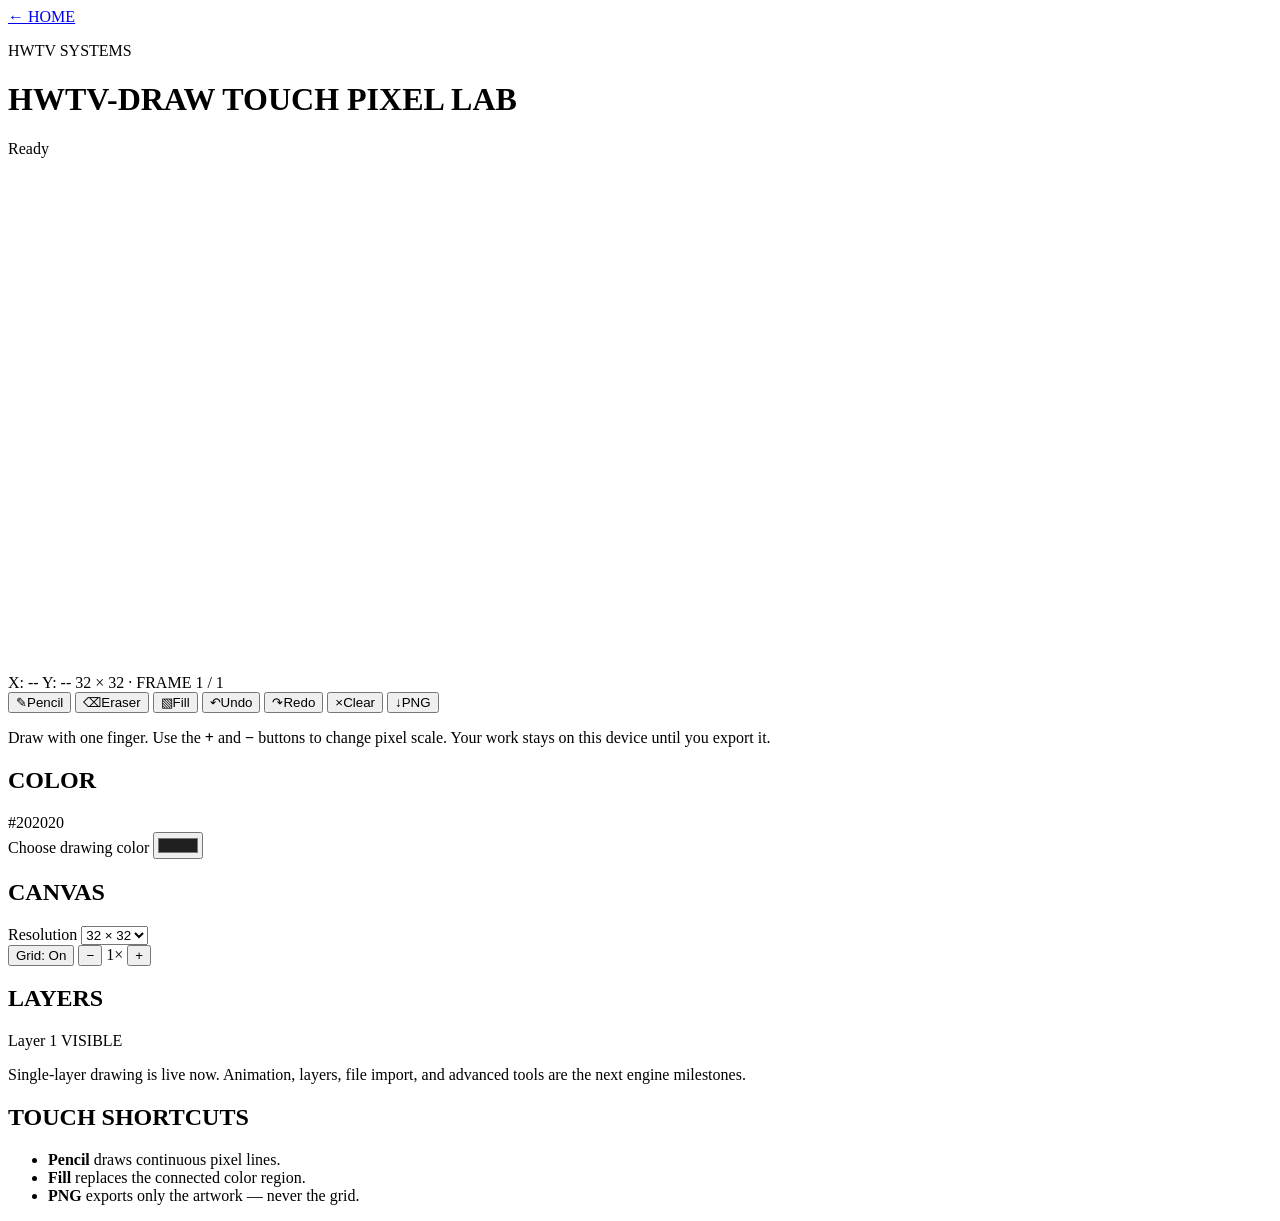
==== hwtv-draw/index.html @ cf27915d "feat(hwtv-draw): add touch pixel editor foundation" ====
<!doctype html>
<html lang="en">
<head>
  <meta charset="utf-8">
  <meta name="viewport" content="width=device-width, initial-scale=1, viewport-fit=cover">
  <meta name="theme-color" content="#17191f">
  <meta name="description" content="HWTV-DRAW is a touch-first pixel-art workspace that runs entirely in your browser.">
  <title>HWTV-DRAW — Touch Pixel Lab</title>
  <link rel="manifest" href="manifest.webmanifest">
  <link rel="stylesheet" href="styles.css">
</head>
<body>
  <header class="app-header">
    <a class="home-link" href="../" aria-label="Return to Claire Moon home page">← HOME</a>
    <div>
      <p class="eyebrow">HWTV SYSTEMS</p>
      <h1>HWTV-DRAW <span>TOUCH PIXEL LAB</span></h1>
    </div>
    <output id="status" class="status" aria-live="polite">Ready</output>
  </header>

  <main class="app-shell">
    <section class="workbench" aria-label="Pixel drawing workspace">
      <div id="canvas-stage" class="canvas-stage">
        <canvas id="draw-canvas" width="512" height="512" aria-label="Pixel canvas"></canvas>
      </div>

      <div class="canvas-meta">
        <span id="coordinate-readout">X: --  Y: --</span>
        <span id="document-readout">32 × 32 · FRAME 1 / 1</span>
      </div>

      <div class="tool-strip" role="toolbar" aria-label="Drawing tools">
        <button class="tool-button is-active" type="button" data-tool="pencil" aria-pressed="true">
          <span class="tool-glyph">✎</span><span>Pencil</span>
        </button>
        <button class="tool-button" type="button" data-tool="eraser" aria-pressed="false">
          <span class="tool-glyph">⌫</span><span>Eraser</span>
        </button>
        <button class="tool-button" type="button" data-tool="fill" aria-pressed="false">
          <span class="tool-glyph">▧</span><span>Fill</span>
        </button>
        <span class="tool-divider" aria-hidden="true"></span>
        <button class="tool-button" type="button" data-action="undo" aria-label="Undo last change">
          <span class="tool-glyph">↶</span><span>Undo</span>
        </button>
        <button class="tool-button" type="button" data-action="redo" aria-label="Redo last change">
          <span class="tool-glyph">↷</span><span>Redo</span>
        </button>
        <button class="tool-button" type="button" data-action="clear">
          <span class="tool-glyph">×</span><span>Clear</span>
        </button>
        <button class="tool-button export" type="button" data-action="export">
          <span class="tool-glyph">↓</span><span>PNG</span>
        </button>
      </div>

      <p class="gesture-note">Draw with one finger. Use the <strong>+</strong> and <strong>−</strong> buttons to change pixel scale. Your work stays on this device until you export it.</p>
    </section>

    <aside class="side-panel" aria-label="Drawing controls">
      <section class="panel-section">
        <div class="section-title-row">
          <h2>COLOR</h2>
          <output id="color-readout">#202020</output>
        </div>
        <div class="color-row">
          <label class="color-picker-label" for="color-picker">Choose drawing color</label>
          <input id="color-picker" type="color" value="#202020">
          <div id="color-preview" class="color-preview" aria-hidden="true"></div>
        </div>
        <div id="palette" class="palette" role="group" aria-label="Preset colors"></div>
      </section>

      <section class="panel-section">
        <h2>CANVAS</h2>
        <label class="field-label" for="canvas-size">Resolution</label>
        <select id="canvas-size">
          <option value="16">16 × 16</option>
          <option value="32" selected>32 × 32</option>
          <option value="48">48 × 48</option>
          <option value="64">64 × 64</option>
        </select>
        <div class="control-grid">
          <button type="button" class="wide-control" id="grid-toggle" aria-pressed="true">Grid: On</button>
          <button type="button" class="square-control" id="zoom-out" aria-label="Zoom out">−</button>
          <output id="zoom-readout" class="zoom-readout">1×</output>
          <button type="button" class="square-control" id="zoom-in" aria-label="Zoom in">+</button>
        </div>
      </section>

      <section class="panel-section">
        <h2>LAYERS</h2>
        <div class="layer-row is-selected">
          <span class="checker-mini" aria-hidden="true"></span>
          <span>Layer 1</span>
          <span class="layer-state">VISIBLE</span>
        </div>
        <p class="phase-note">Single-layer drawing is live now. Animation, layers, file import, and advanced tools are the next engine milestones.</p>
      </section>

      <section class="panel-section tips">
        <h2>TOUCH SHORTCUTS</h2>
        <ul>
          <li><strong>Pencil</strong> draws continuous pixel lines.</li>
          <li><strong>Fill</strong> replaces the connected color region.</li>
          <li><strong>PNG</strong> exports only the artwork — never the grid.</li>
        </ul>
      </section>
    </aside>
  </main>

  <noscript>HWTV-DRAW needs JavaScript enabled to draw and export pixel art.</noscript>
  <script src="app.js"></script>
</body>
</html>
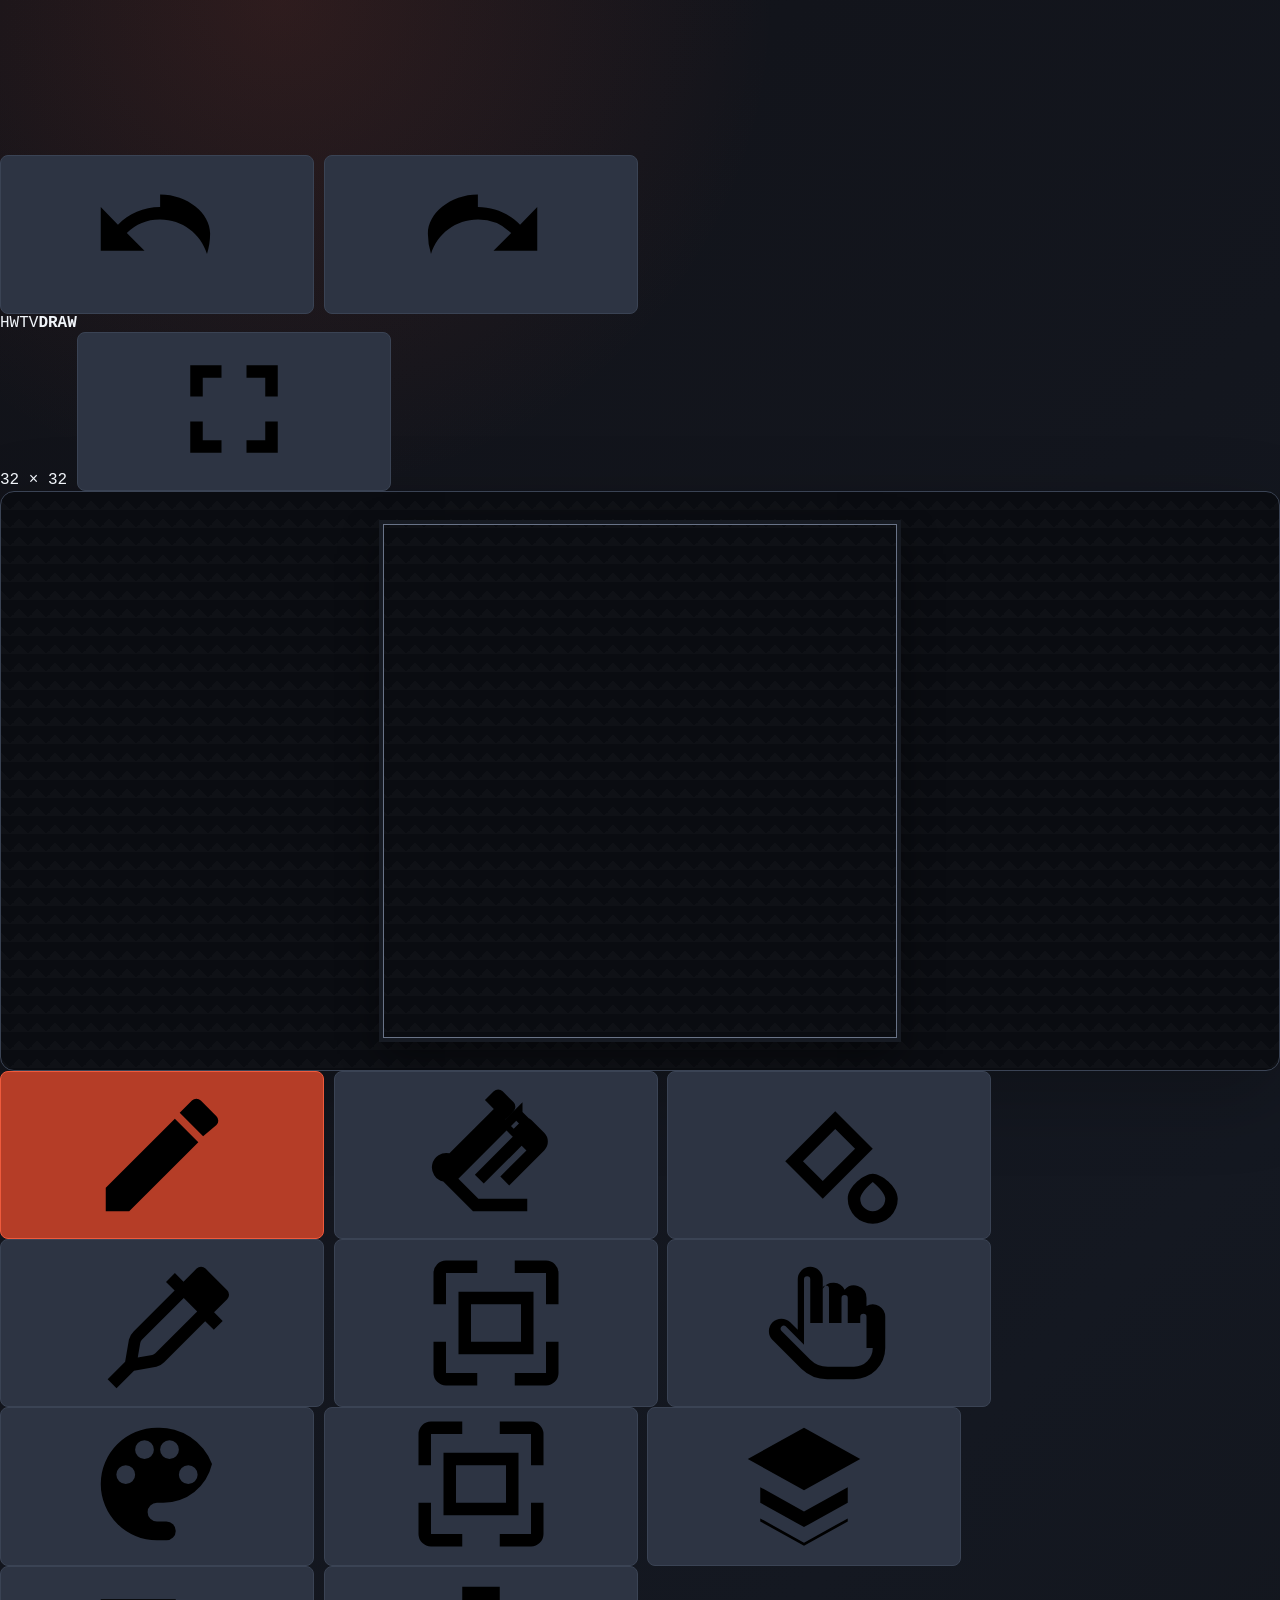
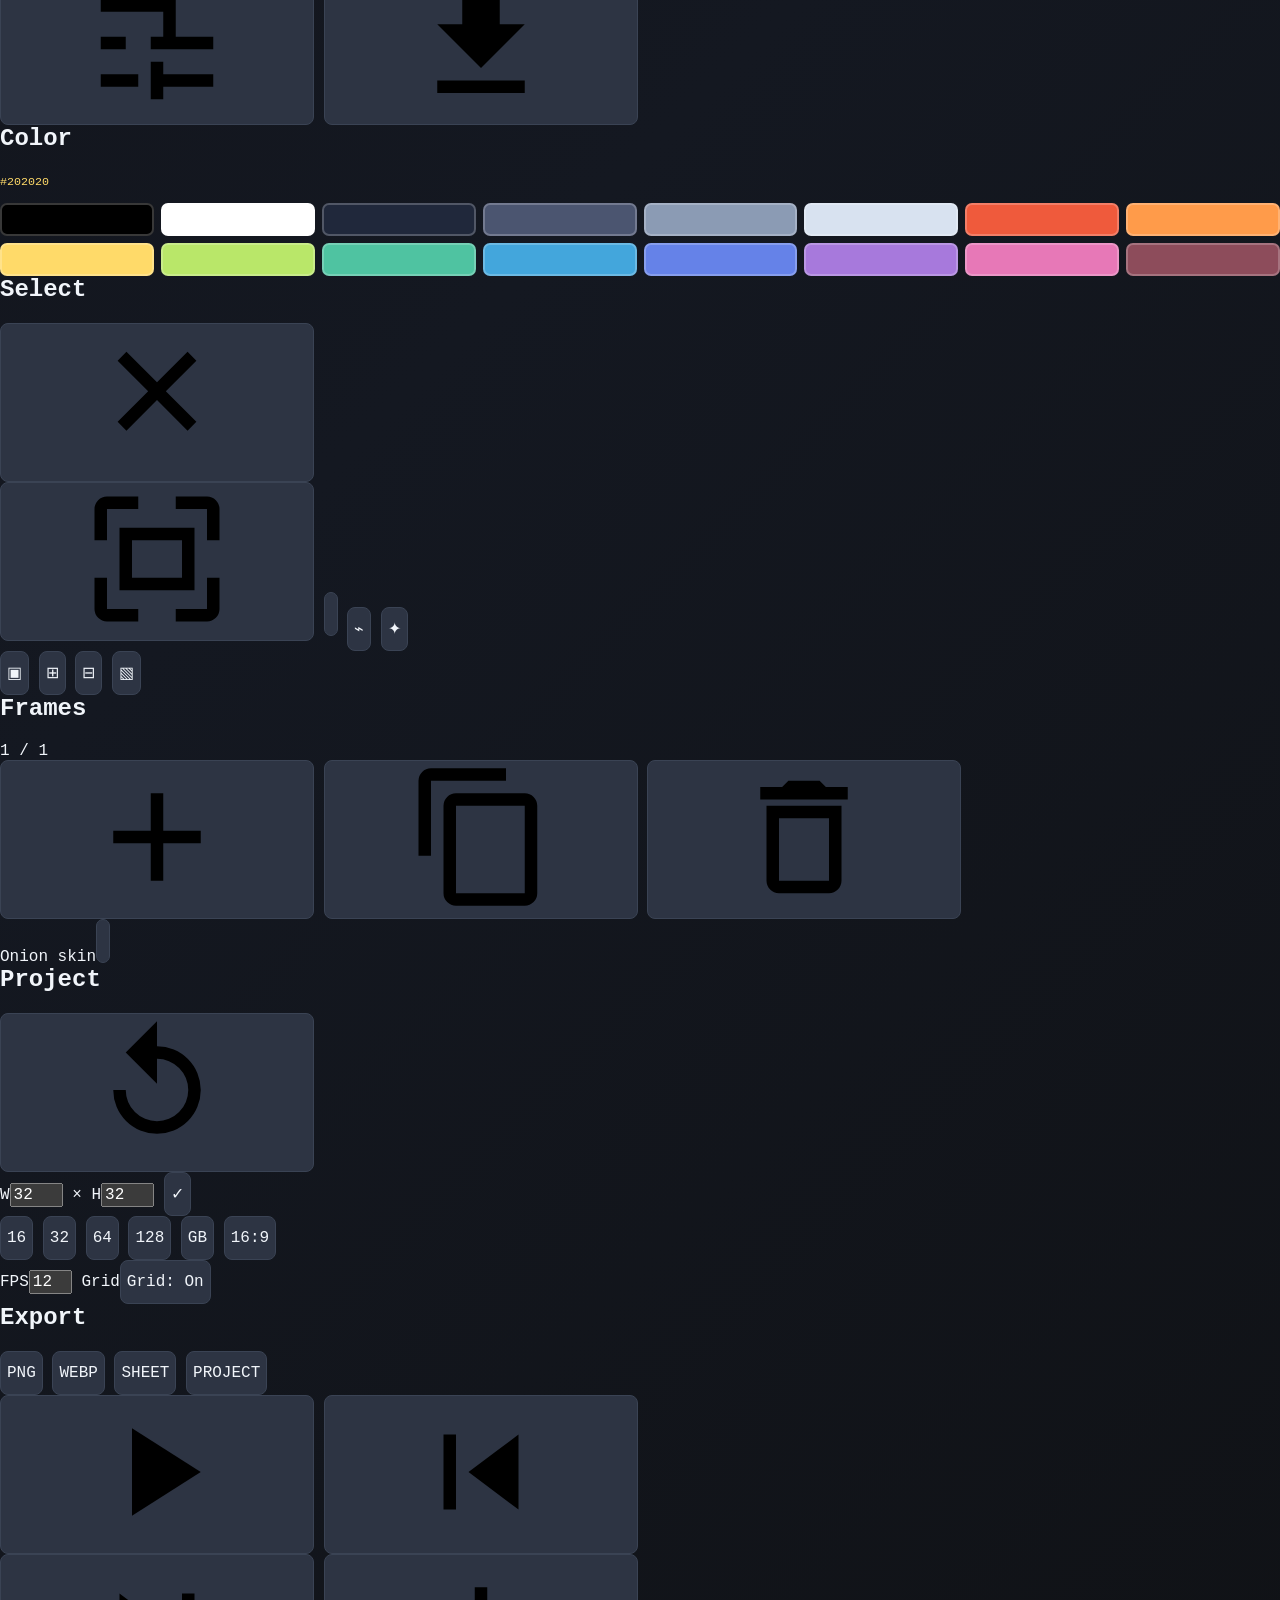
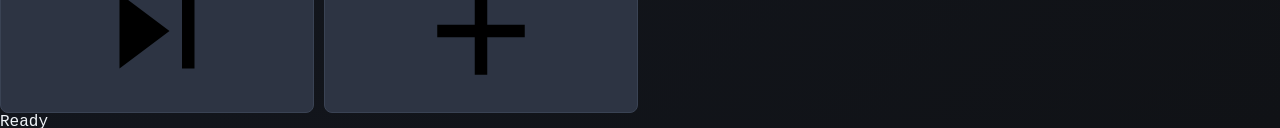
==== commit 8e7cc6d8: "feat(hwtv-draw): ship Android-first v0.0.2 editor" ====
--- a/hwtv-draw/index.html
+++ b/hwtv-draw/index.html
@@ -2,115 +2,158 @@
 <html lang="en">
 <head>
   <meta charset="utf-8">
-  <meta name="viewport" content="width=device-width, initial-scale=1, viewport-fit=cover">
-  <meta name="theme-color" content="#17191f">
-  <meta name="description" content="HWTV-DRAW is a touch-first pixel-art workspace that runs entirely in your browser.">
-  <title>HWTV-DRAW — Touch Pixel Lab</title>
+  <meta name="viewport" content="width=device-width, initial-scale=1, viewport-fit=cover, user-scalable=no">
+  <meta name="theme-color" content="#121318">
+  <meta name="description" content="HWTV-DRAW is an Android-first pixel animation workspace.">
+  <title>HWTV-DRAW</title>
   <link rel="manifest" href="manifest.webmanifest">
   <link rel="stylesheet" href="styles.css">
 </head>
 <body>
-  <header class="app-header">
-    <a class="home-link" href="../" aria-label="Return to Claire Moon home page">← HOME</a>
-    <div>
-      <p class="eyebrow">HWTV SYSTEMS</p>
-      <h1>HWTV-DRAW <span>TOUCH PIXEL LAB</span></h1>
+  <svg class="icon-sprite" aria-hidden="true">
+    <symbol id="i-pencil" viewBox="0 0 24 24"><path d="M3 17.25V21h3.75L17.81 9.94l-3.75-3.75L3 17.25Zm17.71-10.04a1 1 0 0 0 0-1.42l-2.5-2.5a1 1 0 0 0-1.42 0l-1.96 1.96 3.75 3.75 2.13-1.79Z"/></symbol>
+    <symbol id="i-eraser" viewBox="0 0 24 24"><path d="m16.24 3.56-12.68 12.68L8.32 21H17v-2H9.15l-3.46-3.46L13.41 7.8l3.46 3.46-4.18 4.18 1.42 1.42 5.6-5.6a2 2 0 0 0 0-2.83l-2.05-2.05a1 1 0 0 0-1.42 0l-1.41 1.41-1.42-1.42 1.41-1.41a1 1 0 0 0 0-1.4l-1.76-1.76a1 1 0 0 0-1.42 0l-1.41 1.41 1.42 1.42-7.1 7.1A2 2 0 0 0 3.56 16.24l4.2 4.2a2 2 0 0 0 1.42.56h7.65v-2H9.18l-3.2-3.2 9.26-9.26 1 1-7.62 7.62 1.42 1.42 8.12-8.12a1 1 0 0 0 0-1.42l-1.92-1.92Z"/></symbol>
+    <symbol id="i-fill" viewBox="0 0 24 24"><path d="m19 11-6-6-8 8 6 6 8-8Zm-8 5.17L7.83 13 13 7.83 16.17 11 11 16.17ZM19 15c-1.33 0-4 2-4 4a4 4 0 0 0 8 0c0-2-2.67-4-4-4Zm0 6a2 2 0 0 1-2-2c0-.63.88-1.76 2-2.69 1.12.93 2 2.06 2 2.69a2 2 0 0 1-2 2Z"/></symbol>
+    <symbol id="i-picker" viewBox="0 0 24 24"><path d="m20.71 5.04-1.75-1.75a1 1 0 0 0-1.42 0l-2.1 2.1-1.38-1.38-1.42 1.42 1.38 1.38-6.56 6.56a3 3 0 0 0-.75 1.25L6.1 18.2l-2.8 2.8 1.42 1.42 2.8-2.8 3.58-.61a3 3 0 0 0 1.25-.75l6.56-6.56 1.38 1.38 1.42-1.42-1.38-1.38 2.1-2.1a1 1 0 0 0 0-1.42Zm-9.78 11.8c-.13.13-.3.23-.49.26l-2.32.4.4-2.32c.03-.19.13-.36.26-.49l6.7-6.7 2.15 2.15-6.7 6.7Z"/></symbol>
+    <symbol id="i-select" viewBox="0 0 24 24"><path d="M4 4h5V2H4a2 2 0 0 0-2 2v5h2V4Zm11-2v2h5v5h2V4a2 2 0 0 0-2-2h-5Zm5 13v5h-5v2h5a2 2 0 0 0 2-2v-5h-2ZM4 15H2v5a2 2 0 0 0 2 2h5v-2H4v-5Zm2-8h12v10H6V7Zm2 2v6h8V9H8Z"/></symbol>
+    <symbol id="i-hand" viewBox="0 0 24 24"><path d="M18 11V8a2 2 0 0 0-3.5-1.32A2 2 0 0 0 11 6.5V5a2 2 0 0 0-4 0v8.09l-1.2-1.2a2 2 0 0 0-2.83 2.83l4.6 4.6A6 6 0 0 0 11.8 21H16a5 5 0 0 0 5-5v-5a2 2 0 0 0-3-1.73ZM19 16a3 3 0 0 1-3 3h-4.2a4 4 0 0 1-2.83-1.17l-4.6-4.6a.5.5 0 0 1 .7-.7L8 15.46V5a.5.5 0 0 1 1 0v7h2V6.5a.5.5 0 0 1 1 0V12h2V8a.5.5 0 0 1 1 0v4h2v-1a.5.5 0 0 1 1 0v5Z"/></symbol>
+    <symbol id="i-palette" viewBox="0 0 24 24"><path d="M12 3a9 9 0 0 0 0 18h1.5a1.5 1.5 0 0 0 0-3H12a1.5 1.5 0 0 1 0-3h1a8 8 0 0 0 7.8-6.2A9 9 0 0 0 12 3Zm-5 9a1.5 1.5 0 1 1 0-3 1.5 1.5 0 0 1 0 3Zm3-4a1.5 1.5 0 1 1 0-3 1.5 1.5 0 0 1 0 3Zm4 0a1.5 1.5 0 1 1 0-3 1.5 1.5 0 0 1 0 3Zm3 4a1.5 1.5 0 1 1 0-3 1.5 1.5 0 0 1 0 3Z"/></symbol>
+    <symbol id="i-layers" viewBox="0 0 24 24"><path d="m12 3 9 5-9 5-9-5 9-5Zm-7 9.5 7 3.89 7-3.89V15l-7 3.89L5 15v-2.5Zm0 5 7 3.89 7-3.89V18l-7 3.89L5 18v-.5Z"/></symbol>
+    <symbol id="i-tune" viewBox="0 0 24 24"><path d="M3 17v2h6v-2H3Zm0-12v2h10V5H3Zm10 16v-2h8v-2h-8v-2h-2v6h2Zm-6-8v-2H3v2h4Zm14-2h-8v2h8v-2Zm-6-4V5h-2v6h2Zm-4 4v2h2v-2h-2Z"/></symbol>
+    <symbol id="i-export" viewBox="0 0 24 24"><path d="M19 9h-4V3H9v6H5l7 7 7-7ZM5 18v2h14v-2H5Z"/></symbol>
+    <symbol id="i-undo" viewBox="0 0 24 24"><path d="M12.5 8c-2.65 0-5.03 1.08-6.75 2.82L3 8v7h7l-2.83-2.83A7.47 7.47 0 0 1 12.5 10c3.54 0 6.5 2.31 7.5 5.5.32-1.03.5-2.12.5-3.25C20.5 9.03 16.92 6 12.5 6v2Z"/></symbol>
+    <symbol id="i-redo" viewBox="0 0 24 24"><path d="M11.5 8c2.65 0 5.03 1.08 6.75 2.82L21 8v7h-7l2.83-2.83A7.47 7.47 0 0 0 11.5 10C7.96 10 5 12.31 4 15.5a10.7 10.7 0 0 1-.5-3.25C3.5 9.03 7.08 6 11.5 6v2Z"/></symbol>
+    <symbol id="i-fullscreen" viewBox="0 0 24 24"><path d="M7 14H5v5h5v-2H7v-3Zm-2-4h2V7h3V5H5v5Zm12 7h-3v2h5v-5h-2v3Zm0-12h-3v2h3v3h2V5h-2Z"/></symbol>
+    <symbol id="i-plus" viewBox="0 0 24 24"><path d="M19 11h-6V5h-2v6H5v2h6v6h2v-6h6v-2Z"/></symbol>
+    <symbol id="i-copy" viewBox="0 0 24 24"><path d="M16 1H4a2 2 0 0 0-2 2v12h2V3h12V1Zm3 4H8a2 2 0 0 0-2 2v14a2 2 0 0 0 2 2h11a2 2 0 0 0 2-2V7a2 2 0 0 0-2-2Zm0 16H8V7h11v14Z"/></symbol>
+    <symbol id="i-delete" viewBox="0 0 24 24"><path d="M6 19c0 1.1.9 2 2 2h8c1.1 0 2-.9 2-2V7H6v12ZM8 9h8v10H8V9Zm7.5-5-1-1h-5l-1 1H5v2h14V4h-3.5Z"/></symbol>
+    <symbol id="i-play" viewBox="0 0 24 24"><path d="M8 5v14l11-7L8 5Z"/></symbol>
+    <symbol id="i-prev" viewBox="0 0 24 24"><path d="M6 6h2v12H6V6Zm12 0-8 6 8 6V6Z"/></symbol>
+    <symbol id="i-next" viewBox="0 0 24 24"><path d="M16 6h2v12h-2V6ZM6 6v12l8-6-8-6Z"/></symbol>
+    <symbol id="i-reset" viewBox="0 0 24 24"><path d="M12 5V1L7 6l5 5V7a5 5 0 1 1-5 5H5a7 7 0 1 0 7-7Z"/></symbol>
+    <symbol id="i-close" viewBox="0 0 24 24"><path d="m18.3 5.71-1.41-1.42L12 9.17 7.11 4.29 5.7 5.71 10.59 10.6 5.7 15.49l1.41 1.42L12 12.01l4.89 4.9 1.41-1.42-4.89-4.89 4.89-4.89Z"/></symbol>
+  </svg>
+
+  <header class="top-app-bar">
+    <button class="icon-button" id="undo-button" type="button" aria-label="Undo" title="Undo">
+      <svg class="icon"><use href="#i-undo"></use></svg>
+    </button>
+    <button class="icon-button" id="redo-button" type="button" aria-label="Redo" title="Redo">
+      <svg class="icon"><use href="#i-redo"></use></svg>
+    </button>
+    <div class="brand" aria-label="HWTV-DRAW">
+      <span>HWTV</span><strong>DRAW</strong>
     </div>
-    <output id="status" class="status" aria-live="polite">Ready</output>
+    <output id="project-readout" class="project-readout" aria-label="Project dimensions">32 × 32</output>
+    <button class="icon-button" id="fullscreen-button" type="button" aria-label="Toggle fullscreen" title="Toggle fullscreen">
+      <svg class="icon"><use href="#i-fullscreen"></use></svg>
+    </button>
   </header>
 
-  <main class="app-shell">
-    <section class="workbench" aria-label="Pixel drawing workspace">
-      <div id="canvas-stage" class="canvas-stage">
-        <canvas id="draw-canvas" width="512" height="512" aria-label="Pixel canvas"></canvas>
-      </div>
-
-      <div class="canvas-meta">
-        <span id="coordinate-readout">X: --  Y: --</span>
-        <span id="document-readout">32 × 32 · FRAME 1 / 1</span>
-      </div>
-
-      <div class="tool-strip" role="toolbar" aria-label="Drawing tools">
-        <button class="tool-button is-active" type="button" data-tool="pencil" aria-pressed="true">
-          <span class="tool-glyph">✎</span><span>Pencil</span>
-        </button>
-        <button class="tool-button" type="button" data-tool="eraser" aria-pressed="false">
-          <span class="tool-glyph">⌫</span><span>Eraser</span>
-        </button>
-        <button class="tool-button" type="button" data-tool="fill" aria-pressed="false">
-          <span class="tool-glyph">▧</span><span>Fill</span>
-        </button>
-        <span class="tool-divider" aria-hidden="true"></span>
-        <button class="tool-button" type="button" data-action="undo" aria-label="Undo last change">
-          <span class="tool-glyph">↶</span><span>Undo</span>
-        </button>
-        <button class="tool-button" type="button" data-action="redo" aria-label="Redo last change">
-          <span class="tool-glyph">↷</span><span>Redo</span>
-        </button>
-        <button class="tool-button" type="button" data-action="clear">
-          <span class="tool-glyph">×</span><span>Clear</span>
-        </button>
-        <button class="tool-button export" type="button" data-action="export">
-          <span class="tool-glyph">↓</span><span>PNG</span>
-        </button>
-      </div>
-
-      <p class="gesture-note">Draw with one finger. Use the <strong>+</strong> and <strong>−</strong> buttons to change pixel scale. Your work stays on this device until you export it.</p>
+  <main id="app-root" class="editor-shell">
+    <section id="canvas-stage" class="canvas-stage" aria-label="Pixel canvas workspace">
+      <canvas id="draw-canvas" width="512" height="512" aria-label="Pixel drawing canvas"></canvas>
+      <output id="canvas-status" class="canvas-status" aria-live="polite"></output>
     </section>
 
-    <aside class="side-panel" aria-label="Drawing controls">
-      <section class="panel-section">
-        <div class="section-title-row">
-          <h2>COLOR</h2>
-          <output id="color-readout">#202020</output>
-        </div>
-        <div class="color-row">
-          <label class="color-picker-label" for="color-picker">Choose drawing color</label>
-          <input id="color-picker" type="color" value="#202020">
-          <div id="color-preview" class="color-preview" aria-hidden="true"></div>
-        </div>
-        <div id="palette" class="palette" role="group" aria-label="Preset colors"></div>
-      </section>
+    <nav class="tool-shelf" aria-label="Drawing tools">
+      <button class="tool-button is-active" type="button" data-tool="pencil" aria-label="Pencil" title="Pencil" aria-pressed="true"><svg class="icon"><use href="#i-pencil"></use></svg></button>
+      <button class="tool-button" type="button" data-tool="eraser" aria-label="Eraser" title="Eraser" aria-pressed="false"><svg class="icon"><use href="#i-eraser"></use></svg></button>
+      <button class="tool-button" type="button" data-tool="fill" aria-label="Fill" title="Fill" aria-pressed="false"><svg class="icon"><use href="#i-fill"></use></svg></button>
+      <button class="tool-button" type="button" data-tool="picker" aria-label="Color picker" title="Color picker" aria-pressed="false"><svg class="icon"><use href="#i-picker"></use></svg></button>
+      <button class="tool-button" type="button" data-tool="select" aria-label="Selection" title="Selection" aria-pressed="false"><svg class="icon"><use href="#i-select"></use></svg></button>
+      <button class="tool-button" type="button" data-tool="pan" aria-label="Pan canvas" title="Pan canvas" aria-pressed="false"><svg class="icon"><use href="#i-hand"></use></svg></button>
+    </nav>
 
-      <section class="panel-section">
-        <h2>CANVAS</h2>
-        <label class="field-label" for="canvas-size">Resolution</label>
-        <select id="canvas-size">
-          <option value="16">16 × 16</option>
-          <option value="32" selected>32 × 32</option>
-          <option value="48">48 × 48</option>
-          <option value="64">64 × 64</option>
-        </select>
-        <div class="control-grid">
-          <button type="button" class="wide-control" id="grid-toggle" aria-pressed="true">Grid: On</button>
-          <button type="button" class="square-control" id="zoom-out" aria-label="Zoom out">−</button>
-          <output id="zoom-readout" class="zoom-readout">1×</output>
-          <button type="button" class="square-control" id="zoom-in" aria-label="Zoom in">+</button>
-        </div>
-      </section>
+    <div id="drawer-scrim" class="drawer-scrim" aria-hidden="true"></div>
+    <aside id="right-drawer" class="right-drawer" aria-label="Editor drawers">
+      <nav class="drawer-rail" aria-label="Drawer categories">
+        <button class="drawer-tab is-active" type="button" data-panel="color" aria-label="Color drawer" title="Color"><svg class="icon"><use href="#i-palette"></use></svg></button>
+        <button class="drawer-tab" type="button" data-panel="selection" aria-label="Selection drawer" title="Selection"><svg class="icon"><use href="#i-select"></use></svg></button>
+        <button class="drawer-tab" type="button" data-panel="frames" aria-label="Frames drawer" title="Frames"><svg class="icon"><use href="#i-layers"></use></svg></button>
+        <button class="drawer-tab" type="button" data-panel="project" aria-label="Project drawer" title="Project"><svg class="icon"><use href="#i-tune"></use></svg></button>
+        <button class="drawer-tab" type="button" data-panel="export" aria-label="Export drawer" title="Export"><svg class="icon"><use href="#i-export"></use></svg></button>
+      </nav>
 
-      <section class="panel-section">
-        <h2>LAYERS</h2>
-        <div class="layer-row is-selected">
-          <span class="checker-mini" aria-hidden="true"></span>
-          <span>Layer 1</span>
-          <span class="layer-state">VISIBLE</span>
-        </div>
-        <p class="phase-note">Single-layer drawing is live now. Animation, layers, file import, and advanced tools are the next engine milestones.</p>
-      </section>
+      <div class="drawer-content">
+        <section class="drawer-panel is-active" data-panel-content="color" aria-label="Color">
+          <div class="drawer-title"><h2>Color</h2><output id="color-readout">#202020</output></div>
+          <label class="color-control" for="color-picker">
+            <span id="color-preview" aria-hidden="true"></span>
+            <input id="color-picker" type="color" value="#202020" aria-label="Choose drawing color">
+          </label>
+          <div id="palette" class="palette" role="group" aria-label="Color palette"></div>
+        </section>
 
-      <section class="panel-section tips">
-        <h2>TOUCH SHORTCUTS</h2>
-        <ul>
-          <li><strong>Pencil</strong> draws continuous pixel lines.</li>
-          <li><strong>Fill</strong> replaces the connected color region.</li>
-          <li><strong>PNG</strong> exports only the artwork — never the grid.</li>
-        </ul>
-      </section>
+        <section class="drawer-panel" data-panel-content="selection" aria-label="Selection">
+          <div class="drawer-title"><h2>Select</h2><button class="mini-icon-button" id="clear-selection" type="button" aria-label="Clear selection" title="Clear selection"><svg class="icon"><use href="#i-close"></use></svg></button></div>
+          <div class="choice-grid" id="selection-shapes" role="group" aria-label="Selection shape">
+            <button class="choice-button is-active" data-selection-shape="rect" type="button" aria-label="Rectangle selection" title="Rectangle"><svg class="icon"><use href="#i-select"></use></svg></button>
+            <button class="choice-button" data-selection-shape="ellipse" type="button" aria-label="Ellipse selection" title="Ellipse"><span class="shape-ellipse"></span></button>
+            <button class="choice-button" data-selection-shape="lasso" type="button" aria-label="Lasso selection" title="Lasso"><span class="shape-lasso">⌁</span></button>
+            <button class="choice-button" data-selection-shape="wand" type="button" aria-label="Magic wand selection" title="Magic wand"><span class="shape-wand">✦</span></button>
+          </div>
+          <div class="choice-grid compact" id="selection-modes" role="group" aria-label="Selection mode">
+            <button class="choice-button is-active" data-selection-mode="replace" type="button" aria-label="Replace selection" title="Replace">▣</button>
+            <button class="choice-button" data-selection-mode="add" type="button" aria-label="Add to selection" title="Add">⊞</button>
+            <button class="choice-button" data-selection-mode="subtract" type="button" aria-label="Subtract from selection" title="Subtract">⊟</button>
+            <button class="choice-button" data-selection-mode="intersect" type="button" aria-label="Intersect selection" title="Intersect">▧</button>
+          </div>
+        </section>
+
+        <section class="drawer-panel" data-panel-content="frames" aria-label="Frames">
+          <div class="drawer-title"><h2>Frames</h2><output id="frame-readout">1 / 1</output></div>
+          <div class="drawer-action-row">
+            <button class="action-button" id="frame-create" type="button" aria-label="Add blank frame" title="Add blank frame"><svg class="icon"><use href="#i-plus"></use></svg></button>
+            <button class="action-button" id="frame-duplicate" type="button" aria-label="Duplicate frame" title="Duplicate frame"><svg class="icon"><use href="#i-copy"></use></svg></button>
+            <button class="action-button destructive" id="frame-delete" type="button" aria-label="Delete frame" title="Delete frame"><svg class="icon"><use href="#i-delete"></use></svg></button>
+          </div>
+          <label class="switch-row" for="onion-toggle"><span>Onion skin</span><button id="onion-toggle" class="switch-button" type="button" aria-pressed="true"><span></span></button></label>
+        </section>
+
+        <section class="drawer-panel" data-panel-content="project" aria-label="Project">
+          <div class="drawer-title"><h2>Project</h2><button class="mini-icon-button" id="reset-view" type="button" aria-label="Reset canvas view" title="Reset view"><svg class="icon"><use href="#i-reset"></use></svg></button></div>
+          <div class="size-row">
+            <label>W<input id="project-width" type="number" min="8" max="512" value="32" inputmode="numeric"></label>
+            <span>×</span>
+            <label>H<input id="project-height" type="number" min="8" max="512" value="32" inputmode="numeric"></label>
+            <button class="mini-icon-button filled" id="apply-size" type="button" aria-label="Apply canvas dimensions" title="Apply dimensions">✓</button>
+          </div>
+          <div class="preset-grid" role="group" aria-label="Canvas presets">
+            <button type="button" data-preset="16x16">16</button>
+            <button type="button" data-preset="32x32">32</button>
+            <button type="button" data-preset="64x64">64</button>
+            <button type="button" data-preset="128x128">128</button>
+            <button type="button" data-preset="160x144">GB</button>
+            <button type="button" data-preset="320x180">16:9</button>
+          </div>
+          <label class="numeric-row" for="fps-input"><span>FPS</span><input id="fps-input" type="number" min="1" max="60" value="12" inputmode="numeric"></label>
+          <label class="switch-row" for="grid-toggle"><span>Grid</span><button id="grid-toggle" class="switch-button" type="button" aria-pressed="true"><span></span></button></label>
+        </section>
+
+        <section class="drawer-panel" data-panel-content="export" aria-label="Export">
+          <div class="drawer-title"><h2>Export</h2></div>
+          <div class="export-grid">
+            <button type="button" id="export-png">PNG</button>
+            <button type="button" id="export-webp">WEBP</button>
+            <button type="button" id="export-sheet">SHEET</button>
+            <button type="button" id="export-project">PROJECT</button>
+          </div>
+        </section>
+      </div>
     </aside>
+
+    <footer class="timeline" aria-label="Animation timeline">
+      <button class="icon-button" id="play-button" type="button" aria-label="Play animation" title="Play animation"><svg class="icon"><use href="#i-play"></use></svg></button>
+      <button class="icon-button" id="previous-frame" type="button" aria-label="Previous frame" title="Previous frame"><svg class="icon"><use href="#i-prev"></use></svg></button>
+      <div id="frame-strip" class="frame-strip" role="list" aria-label="Frames"></div>
+      <button class="icon-button" id="next-frame" type="button" aria-label="Next frame" title="Next frame"><svg class="icon"><use href="#i-next"></use></svg></button>
+      <button class="icon-button filled" id="add-frame" type="button" aria-label="Add frame" title="Add frame"><svg class="icon"><use href="#i-plus"></use></svg></button>
+    </footer>
   </main>
 
-  <noscript>HWTV-DRAW needs JavaScript enabled to draw and export pixel art.</noscript>
+  <output id="status" class="sr-only" aria-live="polite">Ready</output>
+  <noscript>HWTV-DRAW needs JavaScript enabled.</noscript>
   <script src="app.js"></script>
 </body>
 </html>
--- a/hwtv-draw/styles.css
+++ b/hwtv-draw/styles.css
@@ -0,0 +1,544 @@
+:root {
+  color-scheme: dark;
+  --page: #111218;
+  --panel: #1b1e27;
+  --panel-2: #242936;
+  --ink: #f1f5fa;
+  --muted: #aab2c1;
+  --line: #3a4354;
+  --accent: #ef5a3c;
+  --accent-dark: #b53d27;
+  --focus: #ffda69;
+  --button: #2d3443;
+  --button-hover: #3b465a;
+  --canvas-edge: #0a0c11;
+  font-family: ui-monospace, "Cascadia Code", "Roboto Mono", Consolas, monospace;
+}
+
+* {
+  box-sizing: border-box;
+}
+
+html {
+  min-height: 100%;
+  background: var(--page);
+}
+
+body {
+  min-width: 320px;
+  min-height: 100vh;
+  margin: 0;
+  color: var(--ink);
+  background:
+    radial-gradient(circle at 22% 0%, rgba(239, 90, 60, 0.13), transparent 31rem),
+    linear-gradient(135deg, #111218 0%, #141821 52%, #101216 100%);
+  overscroll-behavior: none;
+}
+
+button,
+select,
+input {
+  font: inherit;
+}
+
+button,
+select {
+  min-height: 44px;
+  border: 1px solid var(--line);
+  color: var(--ink);
+  background: var(--button);
+  border-radius: 8px;
+}
+
+button {
+  cursor: pointer;
+  -webkit-tap-highlight-color: transparent;
+  touch-action: manipulation;
+}
+
+button:hover {
+  background: var(--button-hover);
+}
+
+button:focus-visible,
+select:focus-visible,
+input:focus-visible,
+a:focus-visible {
+  outline: 3px solid var(--focus);
+  outline-offset: 2px;
+}
+
+.app-header {
+  display: grid;
+  grid-template-columns: minmax(96px, 1fr) auto minmax(96px, 1fr);
+  align-items: center;
+  gap: 20px;
+  min-height: 84px;
+  padding: 14px clamp(16px, 4vw, 54px);
+  border-bottom: 1px solid var(--line);
+  background: rgba(18, 20, 27, 0.9);
+  backdrop-filter: blur(14px);
+}
+
+.home-link {
+  width: fit-content;
+  color: var(--muted);
+  text-decoration: none;
+  font-size: 0.78rem;
+  letter-spacing: 0.08em;
+}
+
+.home-link:hover {
+  color: var(--focus);
+}
+
+.app-header > div {
+  text-align: center;
+}
+
+.eyebrow {
+  margin: 0 0 3px;
+  color: var(--accent);
+  font-size: 0.66rem;
+  font-weight: 700;
+  letter-spacing: 0.22em;
+}
+
+h1,
+h2,
+p {
+  margin-top: 0;
+}
+
+h1 {
+  margin-bottom: 0;
+  font-size: clamp(1.05rem, 2.6vw, 1.42rem);
+  letter-spacing: 0.03em;
+}
+
+h1 span {
+  color: var(--muted);
+  font-size: 0.64em;
+  font-weight: 500;
+  letter-spacing: 0.08em;
+}
+
+.status {
+  justify-self: end;
+  min-width: 108px;
+  color: var(--focus);
+  font-size: 0.74rem;
+  text-align: right;
+}
+
+.app-shell {
+  display: grid;
+  grid-template-columns: minmax(0, 1fr) minmax(280px, 346px);
+  gap: clamp(16px, 2.8vw, 34px);
+  max-width: 1550px;
+  min-height: calc(100vh - 84px);
+  margin: 0 auto;
+  padding: clamp(16px, 3.5vw, 46px);
+}
+
+.workbench,
+.side-panel {
+  min-width: 0;
+}
+
+.workbench {
+  display: flex;
+  flex-direction: column;
+  align-items: center;
+  gap: 12px;
+}
+
+.canvas-stage {
+  display: grid;
+  width: 100%;
+  min-height: min(63vh, 770px);
+  place-items: center;
+  overflow: auto;
+  padding: clamp(12px, 2.5vw, 32px);
+  border: 1px solid var(--line);
+  border-radius: 14px;
+  background:
+    linear-gradient(45deg, rgba(255,255,255,0.018) 25%, transparent 25%) 0 0 / 18px 18px,
+    linear-gradient(-45deg, rgba(255,255,255,0.018) 25%, transparent 25%) 0 0 / 18px 18px,
+    var(--canvas-edge);
+  box-shadow: 0 25px 80px rgba(0, 0, 0, 0.24);
+}
+
+#draw-canvas {
+  display: block;
+  max-width: none;
+  border: 1px solid #697387;
+  box-shadow: 0 0 0 4px #161a22, 0 16px 40px rgba(0, 0, 0, 0.48);
+  image-rendering: pixelated;
+  image-rendering: crisp-edges;
+  touch-action: none;
+  user-select: none;
+  -webkit-user-select: none;
+}
+
+.canvas-meta {
+  display: flex;
+  width: 100%;
+  justify-content: space-between;
+  gap: 12px;
+  color: var(--muted);
+  font-size: 0.71rem;
+}
+
+.tool-strip {
+  display: flex;
+  width: 100%;
+  flex-wrap: wrap;
+  justify-content: center;
+  gap: 8px;
+  padding: 8px;
+  border: 1px solid var(--line);
+  border-radius: 12px;
+  background: rgba(27, 30, 39, 0.85);
+}
+
+.tool-button {
+  display: inline-flex;
+  min-width: 84px;
+  flex: 0 1 auto;
+  align-items: center;
+  justify-content: center;
+  gap: 7px;
+  padding: 8px 11px;
+  font-size: 0.75rem;
+}
+
+.tool-button.is-active {
+  border-color: var(--accent);
+  color: #fff;
+  background: var(--accent-dark);
+}
+
+.tool-button.export {
+  border-color: #e7be53;
+  color: #fff0b4;
+}
+
+.tool-glyph {
+  font-size: 1.2rem;
+  line-height: 1;
+}
+
+.tool-divider {
+  width: 1px;
+  min-height: 30px;
+  align-self: center;
+  background: var(--line);
+}
+
+.gesture-note {
+  width: 100%;
+  margin: 0;
+  color: var(--muted);
+  font-size: 0.73rem;
+  line-height: 1.55;
+  text-align: center;
+}
+
+.gesture-note strong {
+  color: var(--ink);
+}
+
+.side-panel {
+  align-self: start;
+  overflow: hidden;
+  border: 1px solid var(--line);
+  border-radius: 14px;
+  background: rgba(27, 30, 39, 0.94);
+  box-shadow: 0 25px 80px rgba(0, 0, 0, 0.18);
+}
+
+.panel-section {
+  padding: 19px;
+  border-bottom: 1px solid var(--line);
+}
+
+.panel-section:last-child {
+  border-bottom: 0;
+}
+
+.panel-section h2 {
+  margin-bottom: 13px;
+  color: #ced7e8;
+  font-size: 0.74rem;
+  letter-spacing: 0.12em;
+}
+
+.section-title-row {
+  display: flex;
+  align-items: baseline;
+  justify-content: space-between;
+  gap: 12px;
+}
+
+.section-title-row h2 {
+  margin-bottom: 13px;
+}
+
+#color-readout {
+  color: var(--focus);
+  font-size: 0.73rem;
+}
+
+.color-row {
+  display: grid;
+  grid-template-columns: 1fr 62px;
+  gap: 10px;
+}
+
+.color-picker-label {
+  display: flex;
+  align-items: center;
+  min-height: 48px;
+  padding: 0 12px;
+  color: var(--muted);
+  border: 1px solid var(--line);
+  border-radius: 8px;
+  font-size: 0.76rem;
+}
+
+#color-picker {
+  position: absolute;
+  width: 1px;
+  height: 1px;
+  overflow: hidden;
+  opacity: 0;
+}
+
+.color-preview {
+  min-height: 48px;
+  border: 2px solid #f1f5fa;
+  border-radius: 8px;
+  background: #202020;
+  box-shadow: inset 0 0 0 1px #141820;
+}
+
+.palette {
+  display: grid;
+  grid-template-columns: repeat(8, minmax(0, 1fr));
+  gap: 7px;
+  margin-top: 13px;
+}
+
+.swatch {
+  width: 100%;
+  min-width: 0;
+  min-height: 33px;
+  border: 2px solid rgba(255, 255, 255, 0.22);
+  border-radius: 7px;
+}
+
+.swatch.is-current {
+  border-color: var(--focus);
+  box-shadow: 0 0 0 2px rgba(255, 218, 105, 0.28);
+}
+
+.field-label {
+  display: block;
+  margin-bottom: 7px;
+  color: var(--muted);
+  font-size: 0.72rem;
+}
+
+select {
+  width: 100%;
+  padding: 0 10px;
+}
+
+.control-grid {
+  display: grid;
+  grid-template-columns: 1fr 44px 48px 44px;
+  gap: 7px;
+  margin-top: 11px;
+}
+
+.wide-control,
+.square-control,
+.zoom-readout {
+  min-height: 44px;
+}
+
+.wide-control {
+  padding: 0 8px;
+  font-size: 0.72rem;
+}
+
+.square-control {
+  font-size: 1.25rem;
+}
+
+.zoom-readout {
+  display: grid;
+  place-items: center;
+  color: var(--focus);
+  border: 1px solid var(--line);
+  border-radius: 8px;
+  background: #151821;
+  font-size: 0.78rem;
+}
+
+.layer-row {
+  display: grid;
+  grid-template-columns: 27px 1fr auto;
+  align-items: center;
+  gap: 9px;
+  min-height: 52px;
+  padding: 8px;
+  border: 1px solid var(--accent);
+  border-radius: 8px;
+  background: rgba(239, 90, 60, 0.09);
+  font-size: 0.78rem;
+}
+
+.checker-mini {
+  width: 27px;
+  height: 27px;
+  border: 1px solid #7a8496;
+  background:
+    linear-gradient(45deg, #e7e9ed 25%, transparent 25%) 0 0 / 10px 10px,
+    linear-gradient(-45deg, #e7e9ed 25%, transparent 25%) 0 0 / 10px 10px,
+    #b5bac4;
+}
+
+.layer-state {
+  color: #ffb49f;
+  font-size: 0.61rem;
+}
+
+.phase-note {
+  margin: 12px 0 0;
+  color: var(--muted);
+  font-size: 0.7rem;
+  line-height: 1.55;
+}
+
+.tips ul {
+  display: grid;
+  gap: 8px;
+  margin: 0;
+  padding-left: 19px;
+  color: var(--muted);
+  font-size: 0.7rem;
+  line-height: 1.5;
+}
+
+.tips strong {
+  color: var(--ink);
+}
+
+noscript {
+  display: block;
+  margin: 18px;
+  color: #fff0b4;
+  text-align: center;
+}
+
+@media (max-width: 900px) {
+  .app-shell {
+    grid-template-columns: 1fr;
+  }
+
+  .side-panel {
+    display: grid;
+    grid-template-columns: repeat(2, minmax(0, 1fr));
+  }
+
+  .panel-section {
+    border-bottom: 0;
+    border-right: 1px solid var(--line);
+  }
+
+  .panel-section:nth-child(2n) {
+    border-right: 0;
+  }
+
+  .panel-section:nth-child(n + 3) {
+    border-top: 1px solid var(--line);
+  }
+}
+
+@media (max-width: 620px) {
+  .app-header {
+    grid-template-columns: 1fr auto;
+    min-height: 74px;
+    gap: 8px;
+    padding: 10px 14px;
+  }
+
+  .app-header > div {
+    order: 3;
+    grid-column: 1 / -1;
+    text-align: left;
+  }
+
+  .status {
+    min-width: 0;
+    font-size: 0.68rem;
+  }
+
+  .app-shell {
+    gap: 14px;
+    min-height: auto;
+    padding: 14px;
+  }
+
+  .canvas-stage {
+    min-height: 51vh;
+    padding: 12px;
+  }
+
+  .tool-strip {
+    justify-content: stretch;
+  }
+
+  .tool-button {
+    min-width: 0;
+    flex: 1 1 calc(25% - 8px);
+    padding: 7px 6px;
+  }
+
+  .tool-button span:last-child {
+    font-size: 0.66rem;
+  }
+
+  .tool-divider {
+    display: none;
+  }
+
+  .side-panel {
+    display: block;
+  }
+
+  .panel-section {
+    border-right: 0;
+    border-bottom: 1px solid var(--line);
+  }
+
+  .panel-section:nth-child(n + 3) {
+    border-top: 0;
+  }
+}
+
+@media (max-width: 380px) {
+  .tool-button {
+    flex-basis: calc(33.333% - 8px);
+  }
+
+  .tool-button.export {
+    flex-basis: calc(33.333% - 8px);
+  }
+
+  .palette {
+    grid-template-columns: repeat(6, minmax(0, 1fr));
+  }
+}
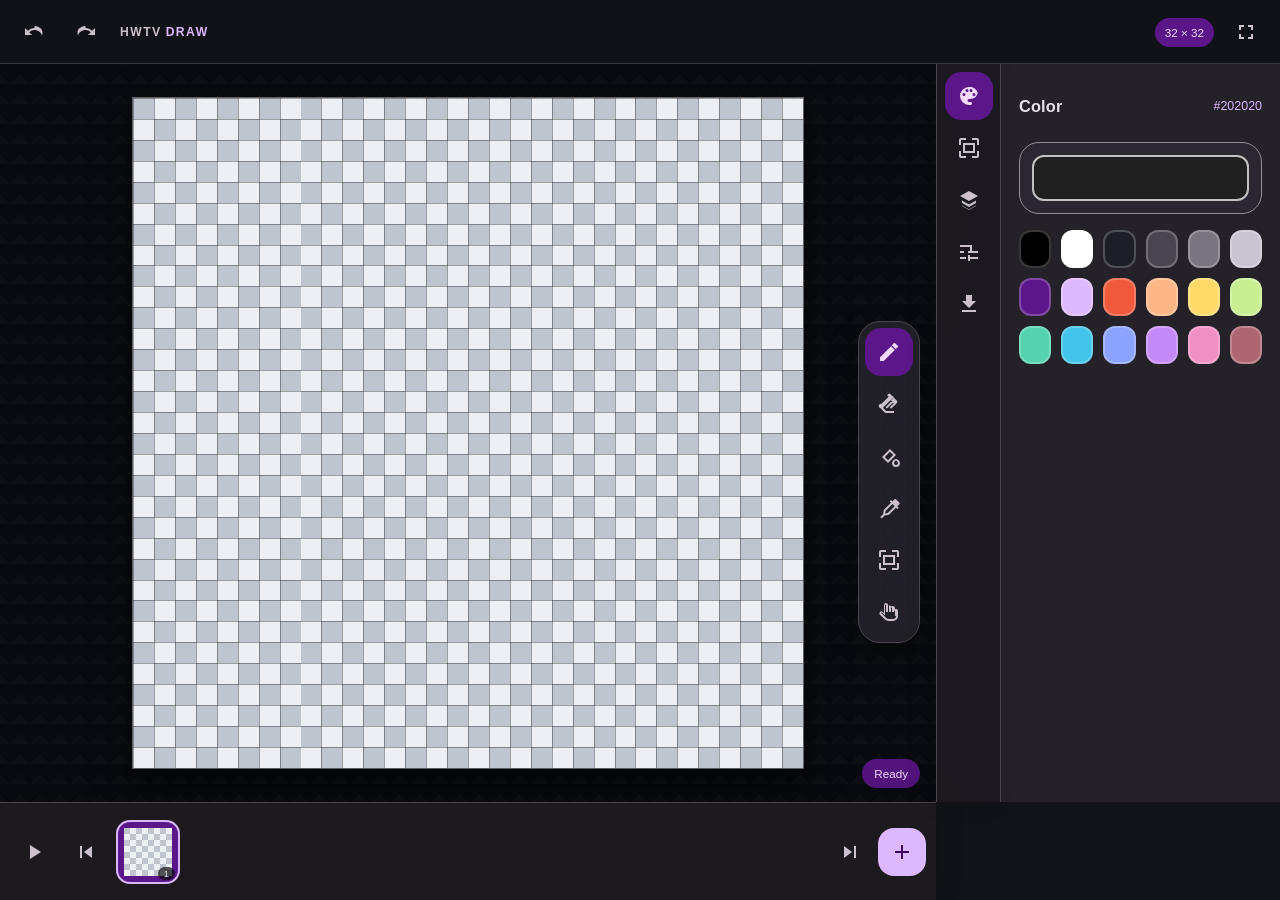
==== commit a55f8160: "fix(hwtv-draw): migrate cached clients to v0.0.2" ====
--- a/hwtv-draw/index.html
+++ b/hwtv-draw/index.html
@@ -6,8 +6,8 @@
   <meta name="theme-color" content="#121318">
   <meta name="description" content="HWTV-DRAW is an Android-first pixel animation workspace.">
   <title>HWTV-DRAW</title>
-  <link rel="manifest" href="manifest.webmanifest">
-  <link rel="stylesheet" href="styles.css">
+  <link rel="manifest" href="manifest.webmanifest?v=0.0.2">
+  <link rel="stylesheet" href="styles.css?v=0.0.2">
 </head>
 <body>
   <svg class="icon-sprite" aria-hidden="true">
@@ -154,6 +154,6 @@
 
   <output id="status" class="sr-only" aria-live="polite">Ready</output>
   <noscript>HWTV-DRAW needs JavaScript enabled.</noscript>
-  <script src="app.js"></script>
+  <script src="app.js?v=0.0.2"></script>
 </body>
 </html>
--- a/hwtv-draw/styles.css
+++ b/hwtv-draw/styles.css
@@ -1,544 +1,760 @@
 :root {
   color-scheme: dark;
-  --page: #111218;
-  --panel: #1b1e27;
-  --panel-2: #242936;
-  --ink: #f1f5fa;
-  --muted: #aab2c1;
-  --line: #3a4354;
-  --accent: #ef5a3c;
-  --accent-dark: #b53d27;
-  --focus: #ffda69;
-  --button: #2d3443;
-  --button-hover: #3b465a;
-  --canvas-edge: #0a0c11;
-  font-family: ui-monospace, "Cascadia Code", "Roboto Mono", Consolas, monospace;
+  --md-primary: #dcb8ff;
+  --md-on-primary: #3e0068;
+  --md-primary-container: #5b168a;
+  --md-on-primary-container: #f5d9ff;
+  --md-secondary: #d6bedb;
+  --md-outline: #968d99;
+  --md-outline-variant: #4b444e;
+  --md-surface: #121318;
+  --md-surface-1: #1d1b20;
+  --md-surface-2: #242129;
+  --md-surface-3: #2b2730;
+  --md-surface-4: #322d38;
+  --md-on-surface: #e8e0e8;
+  --md-on-surface-variant: #cac1cc;
+  --md-error: #ffb4ab;
+  --canvas: #090a0f;
+  --drawer-width: 344px;
+  --rail-size: 64px;
+  --timeline-height: 92px;
+  --app-bar-height: 64px;
+  font-family: Roboto, "Noto Sans", Arial, sans-serif;
 }
 
 * {
   box-sizing: border-box;
 }
 
-html {
+html,
+body {
+  width: 100%;
+  min-width: 320px;
   min-height: 100%;
-  background: var(--page);
+  margin: 0;
+  overflow: hidden;
+  background: var(--md-surface);
 }
 
 body {
-  min-width: 320px;
-  min-height: 100vh;
-  margin: 0;
-  color: var(--ink);
-  background:
-    radial-gradient(circle at 22% 0%, rgba(239, 90, 60, 0.13), transparent 31rem),
-    linear-gradient(135deg, #111218 0%, #141821 52%, #101216 100%);
+  color: var(--md-on-surface);
   overscroll-behavior: none;
+  -webkit-tap-highlight-color: transparent;
 }
 
 button,
-select,
 input {
   font: inherit;
 }
 
-button,
-select {
-  min-height: 44px;
-  border: 1px solid var(--line);
-  color: var(--ink);
-  background: var(--button);
-  border-radius: 8px;
-}
-
 button {
+  border: 0;
   cursor: pointer;
-  -webkit-tap-highlight-color: transparent;
+  color: inherit;
+  background: transparent;
   touch-action: manipulation;
 }
 
-button:hover {
-  background: var(--button-hover);
-}
-
 button:focus-visible,
-select:focus-visible,
-input:focus-visible,
-a:focus-visible {
-  outline: 3px solid var(--focus);
+input:focus-visible {
+  outline: 3px solid var(--md-primary);
   outline-offset: 2px;
 }
 
-.app-header {
-  display: grid;
-  grid-template-columns: minmax(96px, 1fr) auto minmax(96px, 1fr);
+.icon-sprite {
+  position: absolute;
+  width: 0;
+  height: 0;
+  overflow: hidden;
+}
+
+.icon {
+  display: block;
+  width: 24px;
+  height: 24px;
+  fill: currentColor;
+}
+
+.top-app-bar {
+  position: fixed;
+  z-index: 30;
+  top: 0;
+  right: 0;
+  left: 0;
+  display: grid;
+  grid-template-columns: 48px 48px minmax(0, 1fr) auto 48px;
   align-items: center;
-  gap: 20px;
-  min-height: 84px;
-  padding: 14px clamp(16px, 4vw, 54px);
-  border-bottom: 1px solid var(--line);
-  background: rgba(18, 20, 27, 0.9);
-  backdrop-filter: blur(14px);
-}
-
-.home-link {
-  width: fit-content;
-  color: var(--muted);
-  text-decoration: none;
-  font-size: 0.78rem;
-  letter-spacing: 0.08em;
-}
-
-.home-link:hover {
-  color: var(--focus);
-}
-
-.app-header > div {
-  text-align: center;
-}
-
-.eyebrow {
-  margin: 0 0 3px;
-  color: var(--accent);
-  font-size: 0.66rem;
+  gap: 4px;
+  height: var(--app-bar-height);
+  padding: max(8px, env(safe-area-inset-top)) 10px 8px;
+  background: color-mix(in srgb, var(--md-surface) 94%, transparent);
+  border-bottom: 1px solid color-mix(in srgb, var(--md-outline-variant) 70%, transparent);
+  backdrop-filter: blur(18px);
+}
+
+.brand {
+  display: flex;
+  align-items: baseline;
+  gap: 4px;
+  min-width: 0;
+  padding: 0 6px;
+  color: var(--md-on-surface-variant);
+  font-size: 0.76rem;
   font-weight: 700;
-  letter-spacing: 0.22em;
-}
-
-h1,
-h2,
-p {
-  margin-top: 0;
-}
-
-h1 {
-  margin-bottom: 0;
-  font-size: clamp(1.05rem, 2.6vw, 1.42rem);
-  letter-spacing: 0.03em;
-}
-
-h1 span {
-  color: var(--muted);
-  font-size: 0.64em;
-  font-weight: 500;
-  letter-spacing: 0.08em;
-}
-
-.status {
-  justify-self: end;
-  min-width: 108px;
-  color: var(--focus);
-  font-size: 0.74rem;
-  text-align: right;
-}
-
-.app-shell {
-  display: grid;
-  grid-template-columns: minmax(0, 1fr) minmax(280px, 346px);
-  gap: clamp(16px, 2.8vw, 34px);
-  max-width: 1550px;
-  min-height: calc(100vh - 84px);
-  margin: 0 auto;
-  padding: clamp(16px, 3.5vw, 46px);
-}
-
-.workbench,
-.side-panel {
-  min-width: 0;
-}
-
-.workbench {
-  display: flex;
-  flex-direction: column;
-  align-items: center;
-  gap: 12px;
+  letter-spacing: 0.12em;
+}
+
+.brand strong {
+  color: var(--md-primary);
+}
+
+.project-readout {
+  display: none;
+  margin-right: 4px;
+  padding: 8px 10px;
+  color: var(--md-on-primary-container);
+  background: var(--md-primary-container);
+  border-radius: 999px;
+  font-size: 0.73rem;
+  font-variant-numeric: tabular-nums;
+}
+
+.icon-button,
+.tool-button,
+.drawer-tab,
+.choice-button,
+.action-button,
+.mini-icon-button {
+  display: grid;
+  flex: 0 0 auto;
+  width: 48px;
+  height: 48px;
+  place-items: center;
+  border-radius: 16px;
+  color: var(--md-on-surface-variant);
+  transition: background-color 140ms ease, color 140ms ease, transform 140ms ease;
+}
+
+.icon-button:hover,
+.tool-button:hover,
+.drawer-tab:hover,
+.choice-button:hover,
+.action-button:hover,
+.mini-icon-button:hover {
+  background: var(--md-surface-3);
+}
+
+.icon-button:active,
+.tool-button:active,
+.drawer-tab:active,
+.choice-button:active,
+.action-button:active,
+.mini-icon-button:active {
+  transform: scale(0.92);
+}
+
+.icon-button.filled,
+.mini-icon-button.filled {
+  color: var(--md-on-primary);
+  background: var(--md-primary);
+}
+
+.editor-shell {
+  position: fixed;
+  inset: var(--app-bar-height) 0 0;
+  overflow: hidden;
+  background:
+    radial-gradient(circle at 40% 20%, rgba(220, 184, 255, 0.08), transparent 42rem),
+    var(--md-surface);
 }
 
 .canvas-stage {
-  display: grid;
-  width: 100%;
-  min-height: min(63vh, 770px);
-  place-items: center;
-  overflow: auto;
-  padding: clamp(12px, 2.5vw, 32px);
-  border: 1px solid var(--line);
-  border-radius: 14px;
+  position: absolute;
+  top: 0;
+  right: var(--rail-size);
+  bottom: var(--timeline-height);
+  left: 0;
+  overflow: hidden;
   background:
-    linear-gradient(45deg, rgba(255,255,255,0.018) 25%, transparent 25%) 0 0 / 18px 18px,
-    linear-gradient(-45deg, rgba(255,255,255,0.018) 25%, transparent 25%) 0 0 / 18px 18px,
-    var(--canvas-edge);
-  box-shadow: 0 25px 80px rgba(0, 0, 0, 0.24);
+    linear-gradient(45deg, rgba(255,255,255,0.018) 25%, transparent 25%) 0 0 / 20px 20px,
+    linear-gradient(-45deg, rgba(255,255,255,0.018) 25%, transparent 25%) 0 0 / 20px 20px,
+    var(--canvas);
+  touch-action: none;
 }
 
 #draw-canvas {
+  position: absolute;
+  top: 50%;
+  left: 50%;
   display: block;
-  max-width: none;
-  border: 1px solid #697387;
-  box-shadow: 0 0 0 4px #161a22, 0 16px 40px rgba(0, 0, 0, 0.48);
+  border: 1px solid rgba(255,255,255,0.35);
+  box-shadow: 0 12px 34px rgba(0,0,0,0.54);
   image-rendering: pixelated;
   image-rendering: crisp-edges;
   touch-action: none;
   user-select: none;
   -webkit-user-select: none;
-}
-
-.canvas-meta {
+  will-change: transform;
+}
+
+.canvas-status {
+  position: absolute;
+  right: 16px;
+  bottom: 14px;
+  max-width: min(300px, calc(100% - 30px));
+  padding: 8px 12px;
+  color: var(--md-on-primary-container);
+  background: color-mix(in srgb, var(--md-primary-container) 90%, transparent);
+  border-radius: 999px;
+  font-size: 0.73rem;
+  opacity: 0;
+  transform: translateY(8px);
+  transition: opacity 200ms ease, transform 200ms ease;
+  pointer-events: none;
+}
+
+.canvas-status.is-visible {
+  opacity: 1;
+  transform: translateY(0);
+}
+
+.tool-shelf {
+  position: fixed;
+  z-index: 22;
+  right: calc(var(--rail-size) + 10px);
+  bottom: calc(var(--timeline-height) + 12px);
   display: flex;
-  width: 100%;
-  justify-content: space-between;
-  gap: 12px;
-  color: var(--muted);
-  font-size: 0.71rem;
-}
-
-.tool-strip {
+  flex-direction: column;
+  gap: 4px;
+  padding: 6px;
+  background: color-mix(in srgb, var(--md-surface-2) 94%, transparent);
+  border: 1px solid var(--md-outline-variant);
+  border-radius: 22px;
+  box-shadow: 0 12px 30px rgba(0,0,0,0.3);
+  backdrop-filter: blur(16px);
+}
+
+.tool-button.is-active,
+.drawer-tab.is-active,
+.choice-button.is-active {
+  color: var(--md-on-primary-container);
+  background: var(--md-primary-container);
+}
+
+.right-drawer {
+  position: fixed;
+  z-index: 26;
+  top: var(--app-bar-height);
+  right: 0;
+  bottom: var(--timeline-height);
   display: flex;
-  width: 100%;
-  flex-wrap: wrap;
-  justify-content: center;
-  gap: 8px;
+  width: var(--rail-size);
+  pointer-events: none;
+}
+
+.drawer-rail {
+  z-index: 2;
+  display: flex;
+  width: var(--rail-size);
+  flex-direction: column;
+  align-items: center;
+  gap: 4px;
   padding: 8px;
-  border: 1px solid var(--line);
-  border-radius: 12px;
-  background: rgba(27, 30, 39, 0.85);
-}
-
-.tool-button {
-  display: inline-flex;
-  min-width: 84px;
-  flex: 0 1 auto;
-  align-items: center;
-  justify-content: center;
-  gap: 7px;
-  padding: 8px 11px;
-  font-size: 0.75rem;
-}
-
-.tool-button.is-active {
-  border-color: var(--accent);
-  color: #fff;
-  background: var(--accent-dark);
-}
-
-.tool-button.export {
-  border-color: #e7be53;
-  color: #fff0b4;
-}
-
-.tool-glyph {
-  font-size: 1.2rem;
-  line-height: 1;
-}
-
-.tool-divider {
-  width: 1px;
-  min-height: 30px;
-  align-self: center;
-  background: var(--line);
-}
-
-.gesture-note {
-  width: 100%;
-  margin: 0;
-  color: var(--muted);
-  font-size: 0.73rem;
-  line-height: 1.55;
-  text-align: center;
-}
-
-.gesture-note strong {
-  color: var(--ink);
-}
-
-.side-panel {
-  align-self: start;
-  overflow: hidden;
-  border: 1px solid var(--line);
-  border-radius: 14px;
-  background: rgba(27, 30, 39, 0.94);
-  box-shadow: 0 25px 80px rgba(0, 0, 0, 0.18);
-}
-
-.panel-section {
-  padding: 19px;
-  border-bottom: 1px solid var(--line);
-}
-
-.panel-section:last-child {
-  border-bottom: 0;
-}
-
-.panel-section h2 {
-  margin-bottom: 13px;
-  color: #ced7e8;
-  font-size: 0.74rem;
-  letter-spacing: 0.12em;
-}
-
-.section-title-row {
-  display: flex;
-  align-items: baseline;
-  justify-content: space-between;
-  gap: 12px;
-}
-
-.section-title-row h2 {
-  margin-bottom: 13px;
-}
-
-#color-readout {
-  color: var(--focus);
-  font-size: 0.73rem;
-}
-
-.color-row {
-  display: grid;
-  grid-template-columns: 1fr 62px;
-  gap: 10px;
-}
-
-.color-picker-label {
+  pointer-events: auto;
+  background: color-mix(in srgb, var(--md-surface-1) 96%, transparent);
+  border-left: 1px solid var(--md-outline-variant);
+  box-shadow: -7px 0 25px rgba(0,0,0,0.12);
+}
+
+.drawer-content {
+  position: absolute;
+  top: 0;
+  right: var(--rail-size);
+  bottom: 0;
+  width: min(var(--drawer-width), calc(100vw - var(--rail-size) - 16px));
+  overflow-y: auto;
+  padding: 18px;
+  pointer-events: auto;
+  background: var(--md-surface-2);
+  border-left: 1px solid var(--md-outline-variant);
+  border-radius: 24px 0 0 24px;
+  box-shadow: -18px 0 40px rgba(0,0,0,0.34);
+  transform: translateX(calc(100% + var(--rail-size)));
+  transition: transform 220ms cubic-bezier(.2,.8,.2,1);
+  scrollbar-width: thin;
+}
+
+.right-drawer.is-open .drawer-content {
+  transform: translateX(0);
+}
+
+.drawer-scrim {
+  position: fixed;
+  z-index: 25;
+  inset: var(--app-bar-height) var(--rail-size) var(--timeline-height) 0;
+  visibility: hidden;
+  background: rgba(0,0,0,0.44);
+  opacity: 0;
+  transition: opacity 180ms ease, visibility 180ms ease;
+}
+
+.drawer-scrim.is-visible {
+  visibility: visible;
+  opacity: 1;
+}
+
+.drawer-panel {
+  display: none;
+}
+
+.drawer-panel.is-active {
+  display: block;
+}
+
+.drawer-title {
   display: flex;
   align-items: center;
+  justify-content: space-between;
   min-height: 48px;
-  padding: 0 12px;
-  color: var(--muted);
-  border: 1px solid var(--line);
-  border-radius: 8px;
-  font-size: 0.76rem;
-}
-
-#color-picker {
+  margin-bottom: 12px;
+}
+
+.drawer-title h2 {
+  margin: 0;
+  color: var(--md-on-surface);
+  font-size: 1.02rem;
+  font-weight: 600;
+  letter-spacing: 0.01em;
+}
+
+.drawer-title output {
+  color: var(--md-primary);
+  font-size: 0.78rem;
+  font-variant-numeric: tabular-nums;
+}
+
+.color-control {
+  position: relative;
+  display: block;
+  height: 72px;
+  overflow: hidden;
+  margin-bottom: 16px;
+  border: 1px solid var(--md-outline);
+  border-radius: 20px;
+  background: var(--md-surface-3);
+}
+
+.color-control span {
+  position: absolute;
+  inset: 12px;
+  border: 2px solid rgba(255,255,255,0.72);
+  border-radius: 12px;
+  background: #202020;
+}
+
+.color-control input {
+  position: absolute;
+  inset: 0;
+  width: 100%;
+  height: 100%;
+  cursor: pointer;
+  opacity: 0;
+}
+
+.palette {
+  display: grid;
+  grid-template-columns: repeat(6, minmax(0, 1fr));
+  gap: 10px;
+}
+
+.swatch {
+  min-width: 0;
+  height: 38px;
+  border: 2px solid rgba(255,255,255,0.22);
+  border-radius: 12px;
+}
+
+.swatch.is-current {
+  border-color: var(--md-primary);
+  box-shadow: 0 0 0 2px rgba(220,184,255,0.28);
+}
+
+.choice-grid {
+  display: grid;
+  grid-template-columns: repeat(4, 1fr);
+  gap: 8px;
+  margin-bottom: 14px;
+}
+
+.choice-grid.compact {
+  margin-bottom: 0;
+}
+
+.choice-button {
+  width: 100%;
+  height: 52px;
+  border: 1px solid var(--md-outline-variant);
+  border-radius: 16px;
+  font-size: 1.1rem;
+}
+
+.shape-ellipse {
+  width: 20px;
+  height: 14px;
+  border: 2px solid currentColor;
+  border-radius: 50%;
+}
+
+.shape-lasso,
+.shape-wand {
+  font-size: 1.5rem;
+  line-height: 1;
+}
+
+.drawer-action-row {
+  display: grid;
+  grid-template-columns: repeat(3, 1fr);
+  gap: 8px;
+  margin-bottom: 14px;
+}
+
+.action-button {
+  width: 100%;
+  height: 52px;
+  border: 1px solid var(--md-outline-variant);
+}
+
+.action-button.destructive {
+  color: var(--md-error);
+}
+
+.switch-row {
+  display: flex;
+  align-items: center;
+  justify-content: space-between;
+  min-height: 56px;
+  color: var(--md-on-surface-variant);
+  border-top: 1px solid var(--md-outline-variant);
+  font-size: 0.9rem;
+}
+
+.switch-button {
+  position: relative;
+  width: 52px;
+  height: 32px;
+  padding: 4px;
+  border-radius: 999px;
+  background: var(--md-surface-4);
+  transition: background-color 160ms ease;
+}
+
+.switch-button span {
+  display: block;
+  width: 24px;
+  height: 24px;
+  border-radius: 50%;
+  background: var(--md-on-surface-variant);
+  box-shadow: 0 1px 3px rgba(0,0,0,.35);
+  transition: transform 160ms ease, background-color 160ms ease;
+}
+
+.switch-button[aria-pressed="true"] {
+  background: var(--md-primary-container);
+}
+
+.switch-button[aria-pressed="true"] span {
+  background: var(--md-primary);
+  transform: translateX(20px);
+}
+
+.size-row {
+  display: grid;
+  grid-template-columns: 1fr 18px 1fr 48px;
+  align-items: end;
+  gap: 8px;
+  margin-bottom: 12px;
+}
+
+.size-row > span {
+  padding-bottom: 13px;
+  color: var(--md-on-surface-variant);
+  text-align: center;
+}
+
+.size-row label,
+.numeric-row {
+  display: grid;
+  gap: 5px;
+  color: var(--md-on-surface-variant);
+  font-size: 0.72rem;
+}
+
+.size-row input,
+.numeric-row input {
+  width: 100%;
+  height: 44px;
+  padding: 0 10px;
+  color: var(--md-on-surface);
+  background: var(--md-surface-3);
+  border: 1px solid var(--md-outline);
+  border-radius: 12px;
+  font-size: 0.92rem;
+  font-variant-numeric: tabular-nums;
+}
+
+.preset-grid {
+  display: grid;
+  grid-template-columns: repeat(3, 1fr);
+  gap: 8px;
+  margin-bottom: 16px;
+}
+
+.preset-grid button,
+.export-grid button {
+  min-height: 42px;
+  padding: 0 8px;
+  color: var(--md-on-surface-variant);
+  background: var(--md-surface-3);
+  border: 1px solid var(--md-outline-variant);
+  border-radius: 12px;
+  font-size: 0.72rem;
+}
+
+.preset-grid button:hover,
+.export-grid button:hover {
+  color: var(--md-on-primary-container);
+  background: var(--md-primary-container);
+}
+
+.numeric-row {
+  grid-template-columns: 1fr 86px;
+  align-items: center;
+  min-height: 56px;
+  border-top: 1px solid var(--md-outline-variant);
+}
+
+.numeric-row input {
+  height: 40px;
+}
+
+.export-grid {
+  display: grid;
+  grid-template-columns: repeat(2, 1fr);
+  gap: 10px;
+}
+
+.export-grid button {
+  min-height: 58px;
+  color: var(--md-on-primary-container);
+  background: var(--md-primary-container);
+  font-weight: 700;
+  letter-spacing: 0.04em;
+}
+
+.timeline {
+  position: fixed;
+  z-index: 24;
+  right: var(--rail-size);
+  bottom: 0;
+  left: 0;
+  display: grid;
+  grid-template-columns: 48px 48px minmax(0, 1fr) 48px 48px;
+  align-items: center;
+  gap: 4px;
+  height: var(--timeline-height);
+  padding: 10px max(10px, env(safe-area-inset-left)) max(10px, env(safe-area-inset-bottom));
+  background: color-mix(in srgb, var(--md-surface-1) 97%, transparent);
+  border-top: 1px solid var(--md-outline-variant);
+  box-shadow: 0 -8px 28px rgba(0,0,0,.14);
+}
+
+.frame-strip {
+  display: flex;
+  min-width: 0;
+  gap: 8px;
+  overflow-x: auto;
+  padding: 2px;
+  scrollbar-width: thin;
+}
+
+.frame-thumb {
+  position: relative;
+  display: grid;
+  width: 64px;
+  height: 64px;
+  flex: 0 0 64px;
+  place-items: center;
+  overflow: hidden;
+  padding: 3px;
+  border: 2px solid transparent;
+  border-radius: 14px;
+  background: var(--md-surface-3);
+}
+
+.frame-thumb.is-active {
+  border-color: var(--md-primary);
+  background: var(--md-primary-container);
+}
+
+.frame-thumb canvas {
+  width: 48px;
+  height: 48px;
+  image-rendering: pixelated;
+}
+
+.frame-index {
+  position: absolute;
+  right: 3px;
+  bottom: 2px;
+  min-width: 17px;
+  padding: 1px 4px;
+  color: var(--md-on-surface);
+  background: rgba(0,0,0,.65);
+  border-radius: 999px;
+  font-size: 0.6rem;
+  font-variant-numeric: tabular-nums;
+}
+
+.sr-only {
   position: absolute;
   width: 1px;
   height: 1px;
   overflow: hidden;
-  opacity: 0;
-}
-
-.color-preview {
-  min-height: 48px;
-  border: 2px solid #f1f5fa;
-  border-radius: 8px;
-  background: #202020;
-  box-shadow: inset 0 0 0 1px #141820;
-}
-
-.palette {
-  display: grid;
-  grid-template-columns: repeat(8, minmax(0, 1fr));
-  gap: 7px;
-  margin-top: 13px;
-}
-
-.swatch {
-  width: 100%;
-  min-width: 0;
-  min-height: 33px;
-  border: 2px solid rgba(255, 255, 255, 0.22);
-  border-radius: 7px;
-}
-
-.swatch.is-current {
-  border-color: var(--focus);
-  box-shadow: 0 0 0 2px rgba(255, 218, 105, 0.28);
-}
-
-.field-label {
-  display: block;
-  margin-bottom: 7px;
-  color: var(--muted);
-  font-size: 0.72rem;
-}
-
-select {
-  width: 100%;
-  padding: 0 10px;
-}
-
-.control-grid {
-  display: grid;
-  grid-template-columns: 1fr 44px 48px 44px;
-  gap: 7px;
-  margin-top: 11px;
-}
-
-.wide-control,
-.square-control,
-.zoom-readout {
-  min-height: 44px;
-}
-
-.wide-control {
-  padding: 0 8px;
-  font-size: 0.72rem;
-}
-
-.square-control {
-  font-size: 1.25rem;
-}
-
-.zoom-readout {
+  clip: rect(0,0,0,0);
+  white-space: nowrap;
+  clip-path: inset(50%);
+}
+
+noscript {
+  position: fixed;
+  z-index: 100;
+  inset: 0;
   display: grid;
   place-items: center;
-  color: var(--focus);
-  border: 1px solid var(--line);
-  border-radius: 8px;
-  background: #151821;
-  font-size: 0.78rem;
-}
-
-.layer-row {
-  display: grid;
-  grid-template-columns: 27px 1fr auto;
-  align-items: center;
-  gap: 9px;
-  min-height: 52px;
-  padding: 8px;
-  border: 1px solid var(--accent);
-  border-radius: 8px;
-  background: rgba(239, 90, 60, 0.09);
-  font-size: 0.78rem;
-}
-
-.checker-mini {
-  width: 27px;
-  height: 27px;
-  border: 1px solid #7a8496;
-  background:
-    linear-gradient(45deg, #e7e9ed 25%, transparent 25%) 0 0 / 10px 10px,
-    linear-gradient(-45deg, #e7e9ed 25%, transparent 25%) 0 0 / 10px 10px,
-    #b5bac4;
-}
-
-.layer-state {
-  color: #ffb49f;
-  font-size: 0.61rem;
-}
-
-.phase-note {
-  margin: 12px 0 0;
-  color: var(--muted);
-  font-size: 0.7rem;
-  line-height: 1.55;
-}
-
-.tips ul {
-  display: grid;
-  gap: 8px;
-  margin: 0;
-  padding-left: 19px;
-  color: var(--muted);
-  font-size: 0.7rem;
-  line-height: 1.5;
-}
-
-.tips strong {
-  color: var(--ink);
-}
-
-noscript {
-  display: block;
-  margin: 18px;
-  color: #fff0b4;
+  padding: 30px;
+  color: var(--md-on-surface);
+  background: var(--md-surface);
   text-align: center;
 }
 
-@media (max-width: 900px) {
-  .app-shell {
-    grid-template-columns: 1fr;
-  }
-
-  .side-panel {
-    display: grid;
-    grid-template-columns: repeat(2, minmax(0, 1fr));
-  }
-
-  .panel-section {
-    border-bottom: 0;
-    border-right: 1px solid var(--line);
-  }
-
-  .panel-section:nth-child(2n) {
-    border-right: 0;
-  }
-
-  .panel-section:nth-child(n + 3) {
-    border-top: 1px solid var(--line);
-  }
-}
-
-@media (max-width: 620px) {
-  .app-header {
-    grid-template-columns: 1fr auto;
-    min-height: 74px;
-    gap: 8px;
-    padding: 10px 14px;
-  }
-
-  .app-header > div {
-    order: 3;
-    grid-column: 1 / -1;
-    text-align: left;
-  }
-
-  .status {
-    min-width: 0;
+@media (min-width: 760px) and (orientation: landscape) {
+  :root {
+    --timeline-height: 98px;
+  }
+
+  .project-readout {
+    display: block;
+  }
+
+  .canvas-stage {
+    right: var(--drawer-width);
+  }
+
+  .tool-shelf {
+    position: absolute;
+    top: 50%;
+    right: calc(var(--drawer-width) + 16px);
+    bottom: auto;
+    transform: translateY(-50%);
+  }
+
+  .right-drawer {
+    width: var(--drawer-width);
+    pointer-events: auto;
+  }
+
+  .drawer-rail {
+    flex: 0 0 var(--rail-size);
+  }
+
+  .drawer-content {
+    position: static;
+    width: calc(var(--drawer-width) - var(--rail-size));
+    flex: 1;
+    border-radius: 0;
+    box-shadow: none;
+    transform: none;
+  }
+
+  .drawer-scrim {
+    display: none;
+  }
+
+  .timeline {
+    right: var(--drawer-width);
+  }
+}
+
+@media (max-width: 430px) {
+  :root {
+    --rail-size: 56px;
+    --timeline-height: 88px;
+  }
+
+  .top-app-bar {
+    grid-template-columns: 44px 44px minmax(0, 1fr) 44px;
+    height: 60px;
+    padding-top: max(6px, env(safe-area-inset-top));
+  }
+
+  .top-app-bar #fullscreen-button {
+    display: none;
+  }
+
+  .brand {
     font-size: 0.68rem;
   }
 
-  .app-shell {
-    gap: 14px;
-    min-height: auto;
-    padding: 14px;
-  }
-
-  .canvas-stage {
-    min-height: 51vh;
-    padding: 12px;
-  }
-
-  .tool-strip {
-    justify-content: stretch;
-  }
-
-  .tool-button {
-    min-width: 0;
-    flex: 1 1 calc(25% - 8px);
-    padding: 7px 6px;
-  }
-
-  .tool-button span:last-child {
-    font-size: 0.66rem;
-  }
-
-  .tool-divider {
+  .icon-button,
+  .tool-button,
+  .drawer-tab,
+  .choice-button,
+  .action-button,
+  .mini-icon-button {
+    width: 44px;
+    height: 44px;
+    border-radius: 14px;
+  }
+
+  .editor-shell {
+    inset: 60px 0 0;
+  }
+
+  .right-drawer {
+    top: 60px;
+  }
+
+  .drawer-scrim {
+    top: 60px;
+  }
+
+  .tool-shelf {
+    right: calc(var(--rail-size) + 8px);
+    bottom: calc(var(--timeline-height) + 9px);
+    padding: 5px;
+    border-radius: 18px;
+  }
+
+  .drawer-content {
+    padding: 16px;
+  }
+
+  .timeline {
+    grid-template-columns: 44px minmax(0, 1fr) 44px;
+    gap: 4px;
+    height: var(--timeline-height);
+    padding: 8px max(8px, env(safe-area-inset-left)) max(8px, env(safe-area-inset-bottom));
+  }
+
+  .timeline #previous-frame,
+  .timeline #next-frame {
     display: none;
   }
 
-  .side-panel {
-    display: block;
-  }
-
-  .panel-section {
-    border-right: 0;
-    border-bottom: 1px solid var(--line);
-  }
-
-  .panel-section:nth-child(n + 3) {
-    border-top: 0;
-  }
-}
-
-@media (max-width: 380px) {
-  .tool-button {
-    flex-basis: calc(33.333% - 8px);
-  }
-
-  .tool-button.export {
-    flex-basis: calc(33.333% - 8px);
-  }
-
-  .palette {
-    grid-template-columns: repeat(6, minmax(0, 1fr));
-  }
-}
+  .frame-thumb {
+    width: 58px;
+    height: 58px;
+    flex-basis: 58px;
+  }
+}
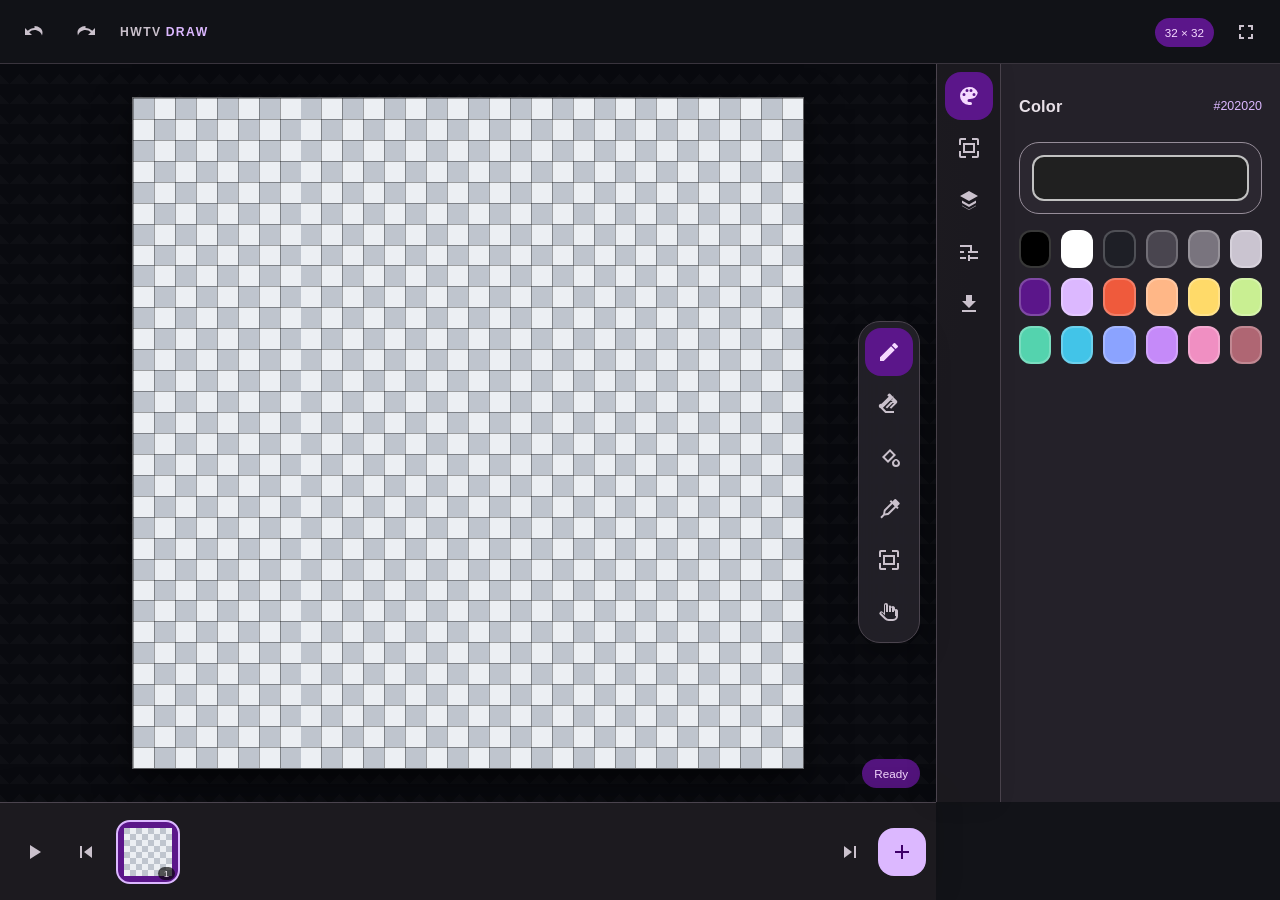
==== commit 5d835c07: "fix(hwtv-draw): add tap-safe pencil fallback" ====
--- a/hwtv-draw/index.html
+++ b/hwtv-draw/index.html
@@ -6,8 +6,8 @@
   <meta name="theme-color" content="#121318">
   <meta name="description" content="HWTV-DRAW is an Android-first pixel animation workspace.">
   <title>HWTV-DRAW</title>
-  <link rel="manifest" href="manifest.webmanifest?v=0.0.2">
-  <link rel="stylesheet" href="styles.css?v=0.0.2">
+  <link rel="manifest" href="manifest.webmanifest?v=0.0.2-r2">
+  <link rel="stylesheet" href="styles.css?v=0.0.2-inputfix">
 </head>
 <body>
   <svg class="icon-sprite" aria-hidden="true">
@@ -154,6 +154,6 @@
 
   <output id="status" class="sr-only" aria-live="polite">Ready</output>
   <noscript>HWTV-DRAW needs JavaScript enabled.</noscript>
-  <script src="app.js?v=0.0.2"></script>
+  <script src="app.js?v=0.0.2-inputfix2"></script>
 </body>
 </html>
--- a/hwtv-draw/styles.css
+++ b/hwtv-draw/styles.css
@@ -221,7 +221,7 @@
 
 .tool-shelf {
   position: fixed;
-  z-index: 22;
+  z-index: 27;
   right: calc(var(--rail-size) + 10px);
   bottom: calc(var(--timeline-height) + 12px);
   display: flex;
